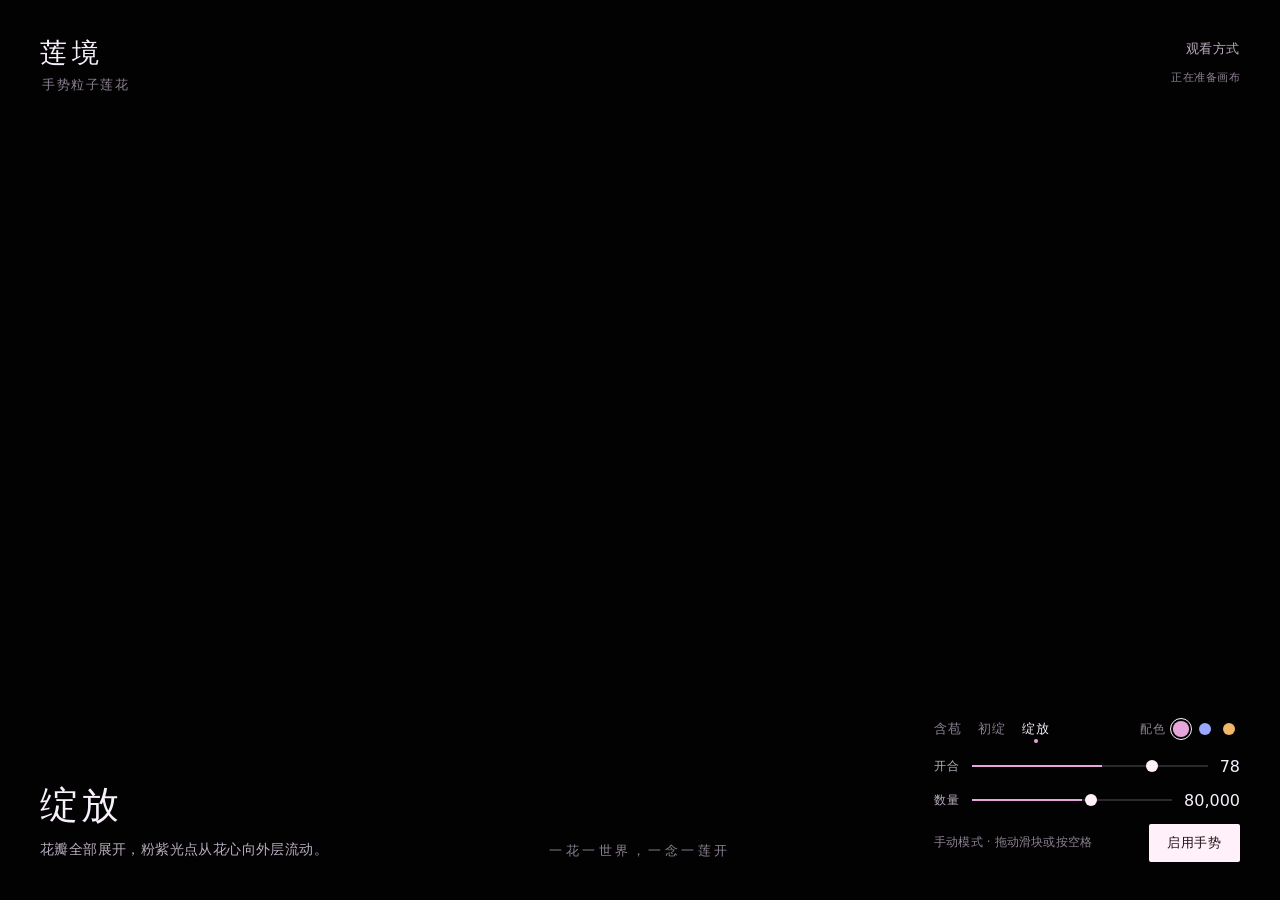
==== versions/lotus/index.html @ c5b545ec "release: v2.0.0 — 双生花版本 新增： - versions/lotus/ 莲境：80,000 粒子四层尖瓣莲花，12/10/8/6 层，含莲蓬 2,400、花丝 1,400、暖色芯光" ====
<!doctype html>
<html lang="zh-CN" data-ready="false">
<head>
<meta charset="utf-8">
<meta name="viewport" content="width=device-width, initial-scale=1, viewport-fit=cover">
<meta name="theme-color" content="#030203">
<meta name="color-scheme" content="dark">
<meta name="description" content="一池由八万粒子构成的莲花。手掌张开，花瓣层层舒展；手掌收拢，光点合为一枚花苞。">
<title>莲境 · 手势粒子莲花</title>
<link rel="icon" href="data:image/svg+xml,%3Csvg xmlns='http://www.w3.org/2000/svg' viewBox='0 0 32 32'%3E%3Crect width='32' height='32' fill='%23030203'/%3E%3Cg fill='none' stroke='%23e6a6db' stroke-width='1.1' stroke-linejoin='round'%3E%3Cpath d='M16 24c-5-1-8-5-8-9 4 0 7 2 8 6 1-4 4-6 8-6 0 4-3 8-8 9Z'/%3E%3Cpath d='M16 25c-3-3-4-8-2-12 2 1 3 4 2 12Zm0 0c3-3 4-8 2-12-2 1-3 4-2 12Z'/%3E%3C/g%3E%3Ccircle cx='16' cy='20' r='1.5' fill='%23ffd9b5'/%3E%3C/svg%3E">
<link rel="stylesheet" href="assets/style.css">
</head>
<body data-palette="pink">
<main class="experience">
  <canvas id="stage" aria-label="粒子莲花画布" role="img"></canvas>
  <p class="sr-only" id="sceneDescription">一朵由粒子构成的三维莲花。握拳时花瓣合拢为尖顶花苞，手掌张开时外层花瓣先展开，完全张开时八万颗粒子铺成完整的莲花，内层花瓣与暖色花心保留在中央。</p>

  <div class="fallback" id="fallback" hidden>
    <svg viewBox="0 0 140 120" aria-hidden="true" class="fallback-art">
      <g fill="none" stroke-linejoin="round">
        <path d="M70 94C43 91 25 73 22 48c22 1 42 15 48 36 6-21 26-35 48-36-3 25-21 43-48 46Z" stroke="#e6a6db"/>
        <path d="M70 94C50 85 38 66 38 42c17 6 28 22 32 45 4-23 15-39 32-45 0 24-12 43-32 52Z" stroke="#f6b4e9"/>
        <path d="M70 95C58 82 52 61 56 35c11 9 16 29 14 55 2-26 7-46 18-55 4 26-2 47-18 60Z" stroke="#ffd9b5"/>
      </g>
      <circle cx="70" cy="86" r="4" fill="#ffe1f7"/>
    </svg>
    <p class="fallback-title">这朵莲花需要 WebGL 才能开放</p>
    <p class="fallback-copy">当前浏览器没有可用的 WebGL 2 环境。换用较新的 Chrome、Edge 或 Safari 再试；下方仍可查看操作说明。</p>
    <button class="text-button" type="button" id="fallbackHelp">查看观看方式</button>
  </div>

  <header class="masthead ui">
    <div class="identity">
      <h1>莲境</h1>
      <p>手势粒子莲花</p>
    </div>
    <div class="masthead-side">
      <button class="text-button" type="button" id="helpOpen">观看方式</button>
      <p class="perf" id="perf">正在准备画布</p>
    </div>
  </header>

  <section class="lede ui" aria-live="polite" aria-atomic="true">
    <h2 class="state" id="stateWord">绽放</h2>
    <p class="state-line" id="stateLine">花瓣全部展开，粉紫光点从花心向外层流动。</p>
  </section>

  <section class="console ui" aria-label="莲花控制">
    <div class="top-row">
      <div class="states" role="group" aria-label="三种形态">
        <button type="button" data-bloom="0.04" data-key="bud" aria-pressed="false">含苞</button>
        <button type="button" data-bloom="0.5" data-key="half" aria-pressed="false">初绽</button>
        <button type="button" data-bloom="0.95" data-key="bloom" class="is-active" aria-pressed="true">绽放</button>
      </div>
      <div class="palette" role="group" aria-label="配色">
        <span class="palette-label">配色</span>
        <button class="swatch is-active" type="button" data-palette="0" aria-label="粉紫配色" aria-pressed="true" style="--dot:#e6a6db"></button>
        <button class="swatch" type="button" data-palette="1" aria-label="蓝紫配色" aria-pressed="false" style="--dot:#9aa8ff"></button>
        <button class="swatch" type="button" data-palette="2" aria-label="暖金配色" aria-pressed="false" style="--dot:#efb767"></button>
      </div>
    </div>
    <div class="range-row">
      <label for="bloom">开合</label>
      <div class="range">
        <span class="range-track" aria-hidden="true"><span class="range-fill" id="rangeFill"></span></span>
        <input id="bloom" type="range" min="0" max="100" step="1" value="78" aria-describedby="modeLine">
      </div>
      <output id="bloomOut" for="bloom">78</output>
    </div>
    <div class="range-row">
      <label for="particleCount">数量</label>
      <div class="range">
        <span class="range-track" aria-hidden="true"><span class="range-fill" id="particleFill"></span></span>
        <input id="particleCount" type="range" min="20000" max="120000" step="5000" value="80000" aria-label="粒子数量" aria-describedby="particleHint" aria-valuetext="80,000 个粒子">
      </div>
      <output id="particleOut" for="particleCount">80,000</output>
    </div>
    <span class="sr-only" id="particleHint">拖动调整粒子数量，实时生效；只改变粒子密度，不改变莲花开合状态。</span>
    <div class="action-row">
      <p class="mode" id="modeLine">手动模式 · 拖动滑块或按空格</p>
      <button class="primary" type="button" id="gestureBtn">启用手势</button>
    </div>
  </section>

  <aside class="camera" id="cameraPanel" hidden aria-label="手部骨架预览">
    <div class="camera-frame">
      <video id="cameraVideo" playsinline muted></video>
      <svg class="camera-guide" viewBox="0 0 100 100" fill="none" aria-hidden="true">
        <path d="M35 51V28a5 5 0 0 1 10 0v19-27a5 5 0 0 1 10 0v27-22a5 5 0 0 1 10 0v25-15a5 5 0 0 1 10 0v25c0 18-10 28-27 28-13 0-20-7-26-17L16 53a6 6 0 0 1 10-5l9 12"/>
      </svg>
      <canvas id="cameraOverlay" width="320" height="240" aria-hidden="true"></canvas>
    </div>
    <div class="camera-meta">
      <p id="cameraState">正在启动摄像头</p>
      <button type="button" id="cameraStop">关闭</button>
    </div>
  </aside>

  <p class="creed ui">一花一世界，一念一莲开</p>
  <div class="notice" id="notice" role="status" aria-live="polite"></div>
</main>

<dialog id="helpDialog" aria-labelledby="helpTitle">
  <button class="text-button dialog-close" type="button" id="helpClose" aria-label="关闭">关闭</button>
  <h2 id="helpTitle">让掌心开出一朵莲</h2>
  <p class="dialog-lead">花苞、初绽、盛放共用一条连续的时间线，手势停在哪里，莲花就停在哪里。</p>
  <div class="dialog-grid">
    <div>
      <h3>握拳</h3>
      <p>所有花瓣向内合拢，光点收紧成一枚尖顶花苞，粒子上仍留着细密的层叠光。</p>
    </div>
    <div>
      <h3>慢慢张开</h3>
      <p>外圈花瓣先向外翻开，内圈仍合抱花心；手掌移动时，整朵莲花同步跟随。</p>
    </div>
    <div>
      <h3>完全张开</h3>
      <p>四层花瓣充分展开，粉紫、蓝紫或暖金的粒子在边缘亮起，花心保留暖色内核。</p>
    </div>
  </div>
  <h3>配色与数量</h3>
  <p>「配色」在粉紫、蓝紫、暖金之间切换，所有粒子使用同一套亮度和饱和度。拖动「数量」可在 20,000–120,000 之间实时改变密度，不会改变当前开合。</p>
  <h3>没有摄像头的时候</h3>
  <p>拖动「开合」，或直接在画面上上下拖动。按空格在花苞与盛放之间切换，按 1、2、3 直达三种形态。摄像头不可用时会自动留在手动模式。</p>
  <p class="fine">摄像头只用于本地手势识别，不上传、不录制；页面不显示摄像头画面，只绘制手部骨架线条。</p>
  <button class="primary dialog-action" type="button" id="helpDone">回到莲池</button>
</dialog>

<noscript>
  <div class="noscript">这朵莲花需要 JavaScript 才能开放。请开启后刷新。</div>
</noscript>

<script>
  if (location.protocol === 'file:') {
    document.addEventListener('DOMContentLoaded', function () {
      var panel = document.getElementById('fallback');
      if (!panel) return;
      panel.hidden = false;
      panel.querySelector('.fallback-title').textContent = '请通过本地服务器打开';
      panel.querySelector('.fallback-copy').textContent =
        '摄像头和本地手势模型需要 http://localhost 环境。在项目目录运行 python -m http.server 8080，再访问对应目录。';
      var help = panel.querySelector('#fallbackHelp');
      if (help) help.hidden = true;
      document.documentElement.dataset.ready = 'stalled';
    });
  }

  window.setTimeout(function () {
    var root = document.documentElement;
    if (root.dataset.ready === 'false') {
      root.dataset.stalled = 'true';
      var perf = document.getElementById('perf');
      if (perf) perf.textContent = '画布未启动 · 请查看观看方式';
    }
  }, 7000);
</script>
<script src="../../vendor/gsap/gsap.min.js"></script>
<script type="module" src="src/main.js"></script>
</body>
</html>
---- versions/lotus/assets/style.css ----
:root {
  --ground: #030203;
  --panel: #120d15;
  --ink: #f7f0fb;
  --muted: #b9aebf;
  --faint: #8c8292;
  --rose: #e6a6db;
  --cream: #fff0fa;
  --hair: rgba(247, 240, 251, 0.16);
  --gutter: 40px;
  --sans: "PingFang SC", "Hiragino Sans GB", "Microsoft YaHei", "Noto Sans CJK SC", system-ui, sans-serif;
  --serif: "Source Han Serif SC", "Noto Serif CJK SC", "Songti SC", "STSong", "SimSun", serif;
  color-scheme: dark;
  font-family: var(--sans);
  color: var(--ink);
  background: var(--ground);
}

body[data-palette="blue"] { --rose: #9aa8ff; }
body[data-palette="gold"] { --rose: #efb767; }

* { box-sizing: border-box; }

html, body {
  margin: 0;
  width: 100%;
  height: 100%;
  overflow: hidden;
  background: var(--ground);
}

body {
  min-height: 100dvh;
  -webkit-font-smoothing: antialiased;
  text-rendering: optimizeLegibility;
  overscroll-behavior: none;
}

button, input { font: inherit; color: inherit; }
button { cursor: pointer; background: none; border: 0; padding: 0; }
button, a, input, canvas { -webkit-tap-highlight-color: transparent; }
:focus-visible { outline: 2px solid var(--rose); outline-offset: 4px; }

.sr-only {
  position: absolute;
  width: 1px; height: 1px;
  padding: 0; margin: -1px;
  overflow: hidden;
  clip: rect(0 0 0 0);
  white-space: nowrap;
  border: 0;
}

.experience {
  position: fixed;
  inset: 0;
  isolation: isolate;
  background: var(--ground);
}

#stage {
  position: absolute;
  inset: 0;
  display: block;
  width: 100%;
  height: 100%;
  touch-action: none;
  cursor: ns-resize;
  opacity: 0;
}

.ui {
  position: absolute;
  z-index: 4;
}

body.ui-hidden .ui,
body.ui-hidden .camera,
body.ui-hidden .notice { opacity: 0; visibility: hidden; }

/* 标识 */
.masthead {
  top: 0; left: 0; right: 0;
  display: flex;
  justify-content: space-between;
  align-items: flex-start;
  padding: var(--gutter) var(--gutter) 0;
  pointer-events: none;
}
.masthead > * { pointer-events: auto; }
.identity h1 {
  margin: 0;
  font-family: var(--serif);
  font-weight: 400;
  font-size: 27px;
  line-height: 1;
  letter-spacing: 0.2em;
  color: var(--ink);
}
.identity p {
  margin: 10px 0 0 2px;
  font-size: 12.5px;
  letter-spacing: 0.12em;
  color: var(--faint);
}
.masthead-side {
  display: flex;
  flex-direction: column;
  align-items: flex-end;
  gap: 12px;
}
.text-button {
  font-size: 13px;
  letter-spacing: 0.04em;
  color: var(--muted);
  text-underline-offset: 5px;
  transition: color 200ms ease;
}
.text-button:hover { color: var(--ink); text-decoration: underline; text-decoration-color: var(--rose); }
.perf {
  margin: 0;
  font-size: 11px;
  letter-spacing: 0.04em;
  color: var(--faint);
  font-variant-numeric: tabular-nums;
  text-align: right;
}

/* 状态文字 */
.lede {
  left: var(--gutter);
  bottom: 38px;
  max-width: 330px;
  pointer-events: none;
}
.state {
  margin: 0;
  font-family: var(--serif);
  font-weight: 400;
  font-size: 38px;
  line-height: 1.1;
  letter-spacing: 0.08em;
  color: var(--ink);
}
.state-line {
  margin: 12px 0 0;
  max-width: 300px;
  font-size: 13.5px;
  line-height: 1.75;
  letter-spacing: 0.03em;
  color: var(--muted);
}

/* 控制 */
.console {
  right: var(--gutter);
  bottom: 38px;
  width: 306px;
  display: flex;
  flex-direction: column;
  gap: 14px;
}
.top-row {
  display: flex;
  align-items: center;
  justify-content: space-between;
  gap: 12px;
}
.states { display: flex; gap: 16px; }
.states button {
  position: relative;
  padding: 4px 0;
  font-size: 13px;
  letter-spacing: 0.08em;
  color: var(--faint);
  transition: color 220ms ease;
}
.states button:hover { color: var(--muted); }
.states button.is-active { color: var(--ink); }
.states button.is-active::after {
  content: "";
  position: absolute;
  left: 50%;
  bottom: -1px;
  width: 4px; height: 4px;
  margin-left: -2px;
  border-radius: 50%;
  background: var(--rose);
}

.range-row {
  display: flex;
  align-items: center;
  gap: 12px;
}
.range-row label {
  font-size: 12px;
  letter-spacing: 0.08em;
  color: var(--muted);
  white-space: nowrap;
}
.range {
  position: relative;
  flex: 1;
  height: 20px;
}
.range-track {
  position: absolute;
  left: 0; right: 0; top: 9px;
  height: 2px;
  background: var(--hair);
}
.range-fill {
  display: block;
  height: 100%;
  width: var(--p, 55%);
  background: var(--rose);
  transition: width 80ms linear;
}
.range input[type="range"] {
  position: absolute;
  inset: 0;
  width: 100%;
  height: 20px;
  margin: 0;
  appearance: none;
  -webkit-appearance: none;
  background: transparent;
  cursor: pointer;
}
.range input[type="range"]::-webkit-slider-runnable-track { height: 2px; background: transparent; }
.range input[type="range"]::-webkit-slider-thumb {
  -webkit-appearance: none;
  width: 12px; height: 12px;
  margin-top: -5px;
  border: 0;
  border-radius: 50%;
  background: var(--cream);
}
.range input[type="range"]::-moz-range-track { height: 2px; background: transparent; }
.range input[type="range"]::-moz-range-thumb {
  width: 12px; height: 12px;
  border: 0;
  border-radius: 50%;
  background: var(--cream);
}
.range output {
  min-width: 26px;
  font-size: 12px;
  text-align: right;
  color: var(--ink);
  font-variant-numeric: tabular-nums;
}
.range output#particleOut { min-width: 62px; }

.palette {
  display: flex;
  align-items: center;
  gap: 2px;
}
.palette-label {
  margin-right: 3px;
  font-size: 11.5px;
  letter-spacing: 0.04em;
  color: var(--faint);
}
.swatch {
  display: grid;
  place-items: center;
  width: 22px;
  height: 22px;
  border-radius: 50%;
}
.swatch::before {
  content: "";
  width: 12px;
  height: 12px;
  border-radius: 50%;
  background: var(--dot);
  transition: transform 180ms ease;
}
.swatch:hover::before { transform: scale(1.18); }
.swatch.is-active::before { transform: scale(1.35); }
.swatch.is-active { outline: 1px solid var(--cream); outline-offset: -1px; }

.action-row {
  display: flex;
  align-items: center;
  justify-content: space-between;
  gap: 14px;
}
.mode {
  margin: 0;
  font-size: 11.5px;
  line-height: 1.5;
  letter-spacing: 0.02em;
  color: var(--faint);
}
.primary {
  flex: 0 0 auto;
  height: 38px;
  padding: 0 18px;
  border-radius: 2px;
  background: var(--cream);
  color: #1a0d0e;
  font-size: 13px;
  letter-spacing: 0.06em;
  transition: background 200ms ease, transform 140ms ease, opacity 200ms ease;
}
.primary:hover { background: #ffffff; }
.primary:active { transform: translateY(1px); }
.primary:disabled { cursor: wait; opacity: 0.6; }
.primary.is-live { background: #e9d3cb; }

/* 摄像头 */
.camera {
  position: absolute;
  z-index: 5;
  right: var(--gutter);
  bottom: 224px;
  width: 168px;
  display: flex;
  flex-direction: column;
  gap: 7px;
  padding: 7px;
  background: var(--panel);
}
.camera[hidden] { display: none; }
.camera-frame {
  position: relative;
  aspect-ratio: 4 / 3;
  overflow: hidden;
  background: #0c0708;
}
.camera-frame video,
.camera-frame canvas {
  position: absolute;
  inset: 0;
  width: 100%;
  height: 100%;
  object-fit: cover;
  transform: scaleX(-1);
}
.camera-frame video { opacity: 0; }
.camera-guide {
  position: absolute;
  inset: 16% 12%;
  width: 76%;
  height: 68%;
  stroke: rgba(247, 234, 226, 0.22);
  stroke-width: 1;
  stroke-linecap: round;
  stroke-linejoin: round;
  pointer-events: none;
}
.camera-meta {
  display: flex;
  align-items: baseline;
  justify-content: space-between;
  gap: 8px;
}
.camera-meta p {
  margin: 0;
  font-size: 10.5px;
  line-height: 1.4;
  color: var(--muted);
}
.camera-meta button {
  font-size: 10.5px;
  color: var(--faint);
  white-space: nowrap;
}
.camera-meta button:hover { color: var(--ink); }

/* 页脚诗句 */
.creed {
  left: 50%;
  bottom: 40px;
  transform: translateX(-50%);
  margin: 0;
  font-family: var(--serif);
  font-size: 12.5px;
  letter-spacing: 0.28em;
  color: var(--faint);
  pointer-events: none;
  white-space: nowrap;
}

/* 提示 */
.notice {
  position: absolute;
  z-index: 12;
  top: 26px;
  left: 50%;
  transform: translate(-50%, -8px);
  max-width: min(520px, calc(100vw - 40px));
  padding: 10px 16px;
  background: #2a181a;
  color: var(--ink);
  font-size: 12.5px;
  line-height: 1.6;
  opacity: 0;
  visibility: hidden;
  transition: opacity 220ms ease, transform 220ms ease, visibility 220ms ease;
}
.notice.is-on { opacity: 1; visibility: visible; transform: translate(-50%, 0); }

/* 无 WebGL */
.fallback {
  position: absolute;
  z-index: 8;
  inset: 0;
  display: grid;
  place-content: center;
  justify-items: center;
  gap: 10px;
  padding: 40px;
  text-align: center;
  background: var(--ground);
}
.fallback[hidden] { display: none; }
.fallback-art { width: 96px; height: 120px; margin-bottom: 8px; }
.fallback-title {
  margin: 0;
  font-family: var(--serif);
  font-size: 24px;
  font-weight: 400;
  letter-spacing: 0.06em;
}
.fallback-copy {
  margin: 0;
  max-width: 420px;
  font-size: 13px;
  line-height: 1.8;
  color: var(--muted);
}
.fallback .text-button { margin-top: 10px; }

/* 对话框 */
dialog {
  width: min(600px, calc(100vw - 32px));
  max-height: calc(100dvh - 48px);
  overflow: auto;
  padding: 42px;
  border: 0;
  border-radius: 2px;
  background: var(--panel);
  color: var(--ink);
}
dialog::backdrop { background: rgba(8, 4, 5, 0.84); }
dialog h2 {
  margin: 0 0 14px;
  font-family: var(--serif);
  font-size: 30px;
  font-weight: 400;
  letter-spacing: 0.05em;
}
dialog h3 {
  margin: 26px 0 6px;
  font-size: 13px;
  font-weight: 600;
  letter-spacing: 0.06em;
  color: var(--ink);
}
dialog p {
  margin: 0;
  font-size: 13px;
  line-height: 1.8;
  color: var(--muted);
}
.dialog-lead { color: var(--ink); font-size: 14px; max-width: 430px; }
.dialog-grid {
  display: grid;
  grid-template-columns: repeat(3, 1fr);
  gap: 22px;
  margin-top: 30px;
}
.dialog-grid h3 { margin-top: 0; }
.dialog-close {
  position: absolute;
  top: 18px;
  right: 20px;
  font-size: 12px;
}
.dialog-action { margin-top: 26px; }
.fine { font-size: 12px; color: var(--faint); margin-top: 14px; }

.noscript {
  position: fixed;
  inset: 0;
  z-index: 30;
  display: grid;
  place-content: center;
  padding: 32px;
  background: var(--ground);
  color: var(--ink);
  font-size: 15px;
}

/* 响应式 */
@media (max-width: 1100px) {
  .creed { display: none; }
}

@media (max-width: 760px) {
  :root { --gutter: 20px; }
  .masthead { padding-top: 22px; }
  .identity h1 { font-size: 22px; }
  .identity p { font-size: 11.5px; margin-top: 8px; }
  .perf { display: none; }
  .lede { bottom: 216px; max-width: none; right: var(--gutter); }
  .state { font-size: 30px; }
  .state-line { margin-top: 8px; font-size: 12.5px; max-width: 280px; }
  .console { left: var(--gutter); right: var(--gutter); bottom: 20px; width: auto; gap: 11px; }
  .states { gap: 20px; }
  .states button { padding: 8px 0; }
  .range, .range input[type="range"] { height: 30px; }
  .range-track { top: 14px; }
  .action-row { gap: 10px; }
  .mode { font-size: 11px; }
  .primary { height: 36px; padding: 0 15px; font-size: 12.5px; }
  .camera { top: 78px; bottom: auto; right: var(--gutter); width: 124px; }
  .notice { top: 16px; }
  .dialog-grid { grid-template-columns: 1fr; gap: 4px; }
  .dialog-grid h3 { margin-top: 16px; }
  dialog { padding: 32px 24px; }
  dialog h2 { font-size: 25px; }
}

@media (max-height: 640px) and (min-width: 761px) {
  .lede { bottom: 26px; }
  .console { bottom: 26px; }
  .creed { display: none; }
  .camera { bottom: 210px; width: 140px; }
}

@media (max-height: 600px) and (max-width: 760px) {
  .state-line { display: none; }
  .lede { bottom: 200px; }
  .camera { display: none; }
}

@media (prefers-reduced-motion: reduce) {
  *, *::before, *::after { transition-duration: 0.01ms !important; }
}
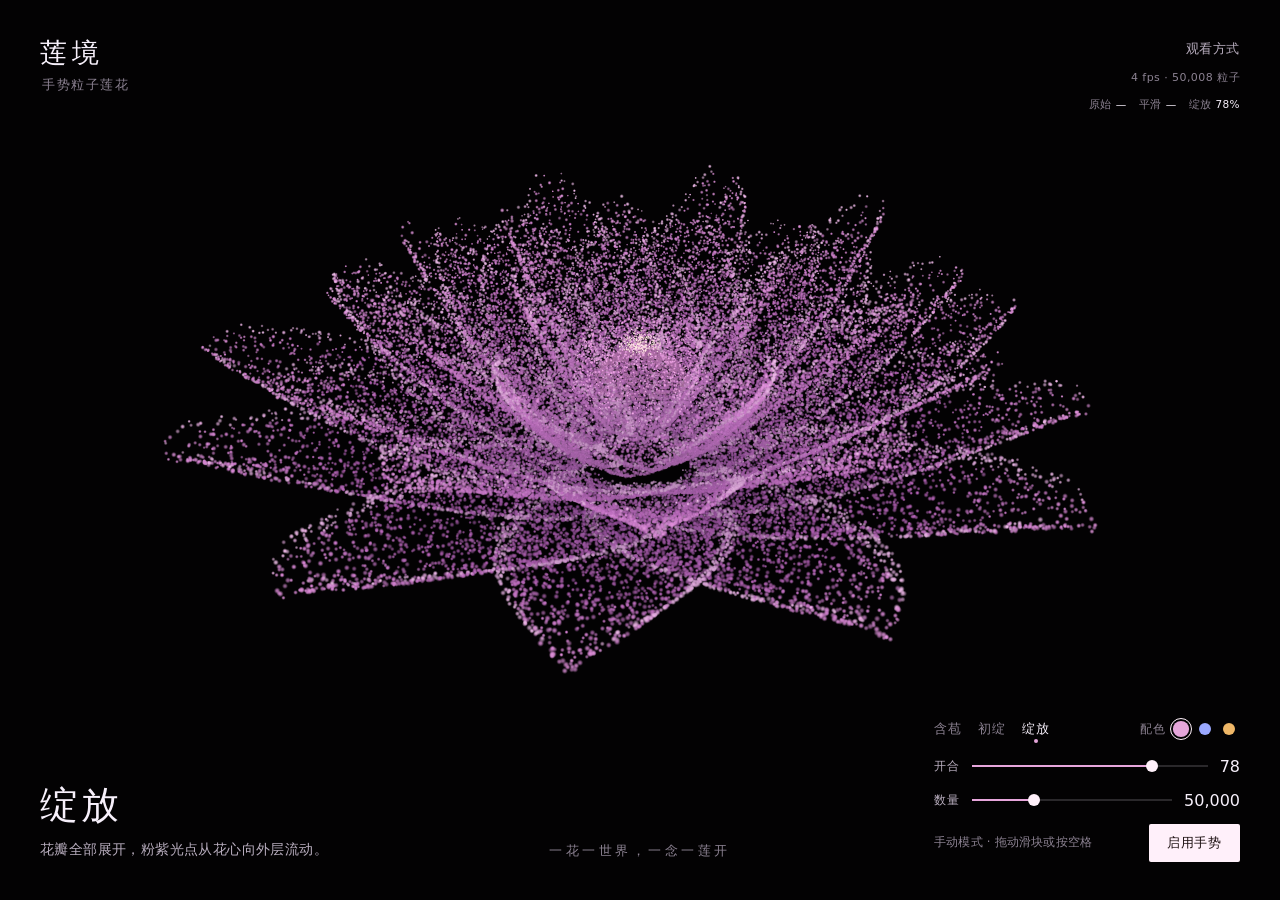
==== commit 55156a5a: "release: v2.2.0 — 莲境手控升级 新增（莲境 versions/lotus/）： - 掌心跟随：0/5/9/13/17 五点平均为掌心，花心跟随掌心，先绕自身花心旋转再平移 - 掌旋跟" ====
--- a/versions/lotus/index.html
+++ b/versions/lotus/index.html
@@ -37,6 +37,11 @@
     <div class="masthead-side">
       <button class="text-button" type="button" id="helpOpen">观看方式</button>
       <p class="perf" id="perf">正在准备画布</p>
+      <div class="readout" aria-label="手势读数">
+        <span title="原始张开度">原始 <b id="rawOpen">—</b></span>
+        <span title="平滑后张开度">平滑 <b id="smoothOpen">—</b></span>
+        <span title="绽放度">绽放 <b id="bloomRead">78%</b></span>
+      </div>
     </div>
   </header>
 
--- a/versions/lotus/assets/style.css
+++ b/versions/lotus/assets/style.css
@@ -125,6 +125,30 @@
   font-variant-numeric: tabular-nums;
   text-align: right;
 }
+/* 手势三读数：原始张开度 / 平滑后张开度 / 绽放度 */
+.readout {
+  display: flex;
+  flex-wrap: wrap;
+  justify-content: flex-end;
+  gap: 2px 12px;
+  max-width: 240px;
+  font-size: 10.5px;
+  line-height: 1.5;
+  letter-spacing: 0.04em;
+  color: var(--faint);
+  font-variant-numeric: tabular-nums;
+  pointer-events: none;
+}
+.readout span {
+  display: inline-flex;
+  align-items: baseline;
+  gap: 4px;
+  white-space: nowrap;
+}
+.readout b {
+  font-weight: 400;
+  color: var(--ink);
+}
 
 /* 状态文字 */
 .lede {
@@ -508,6 +532,7 @@
   .identity h1 { font-size: 22px; }
   .identity p { font-size: 11.5px; margin-top: 8px; }
   .perf { display: none; }
+  .readout { max-width: 160px; gap: 2px 7px; font-size: 9.5px; letter-spacing: 0.02em; }
   .lede { bottom: 216px; max-width: none; right: var(--gutter); }
   .state { font-size: 30px; }
   .state-line { margin-top: 8px; font-size: 12.5px; max-width: 280px; }
